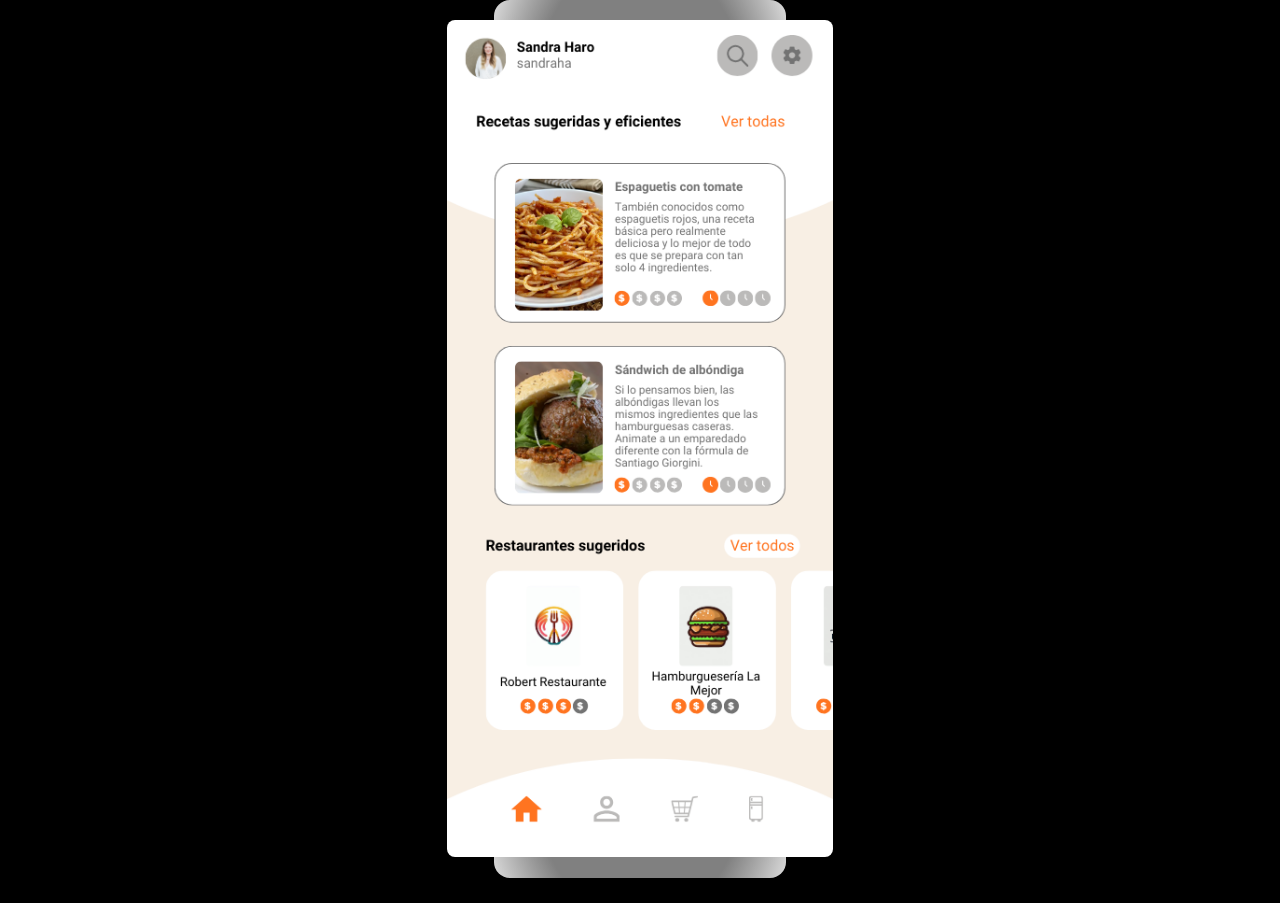
==== index.html @ 555e8854 "second" ====
<!DOCTYPE html>
<html lang="en">
<head>
    <meta charset="UTF-8">
    <meta http-equiv="X-UA-Compatible" content="IE=edge">
    <meta name="viewport" content="width=device-width, initial-scale=1.0">
    <title>Nutriapp</title>
    <link rel="shortcut icon" href="iconoNutria.png" />
    <link href="https://fonts.googleapis.com/css2?family=Montserrat:wght@300&family=Rubik+Iso&family=Ubuntu:wght@300;400;500;700&display=swap" rel="stylesheet">
    <link rel="stylesheet" href="reset.css">
    <link rel="stylesheet" href="style.css">
</head>
<body>
    <div class="container">
        <img id="img1" src="/imagenes/1.png" alt="1.png">
        <img id="img2" src="/imagenes/2.png" alt="2.png" style="height: 0px;">
        <img id="img3" src="/imagenes/3.png" alt="3.png" style="height: 0px;">
        <img id="img4" src="/imagenes/4.png" alt="4.png" style="height: 0px;">
    </div>
    <div class="buttons">
        <button class="w1"></button>
        <button class="w2"></button>
        <button class="w3"></button>
        <button class="w4"></button>
    </div>
    

</body>
<script src="main.js"></script>
</html>
---- style.css ----
html, body {
    min-height: 100vh;
    background-color: black;
    padding: 0px;
    margin: 0px;
    overflow: hidden;
}
body {
    display: flex;
    flex-direction: column;
    align-items: center;
    justify-content: center;
}
.container {
    display: flex;
    flex-direction: column;
    justify-content: center;
    align-items: center;
    height: 97.5vh;
    width:18.2rem;
    background: radial-gradient(gray 80%,gainsboro );
    border-radius: 1rem;
}
.container img {
    height: 93vh;
    border-radius: 0.5rem;
    
}
.buttons {
    display: flex;
    gap: 1.6rem;
}
.w2 {
    left: 0.2rem;
}

button {
    position: relative;
    bottom: 3.6rem;
    width: 25px;
    height: 25px;
    background-color: transparent;
    border: 0rem;
    cursor: pointer;
}

.w3 {
    left: 0.2rem;
}
.w4 {
    left: 0.1rem;
}
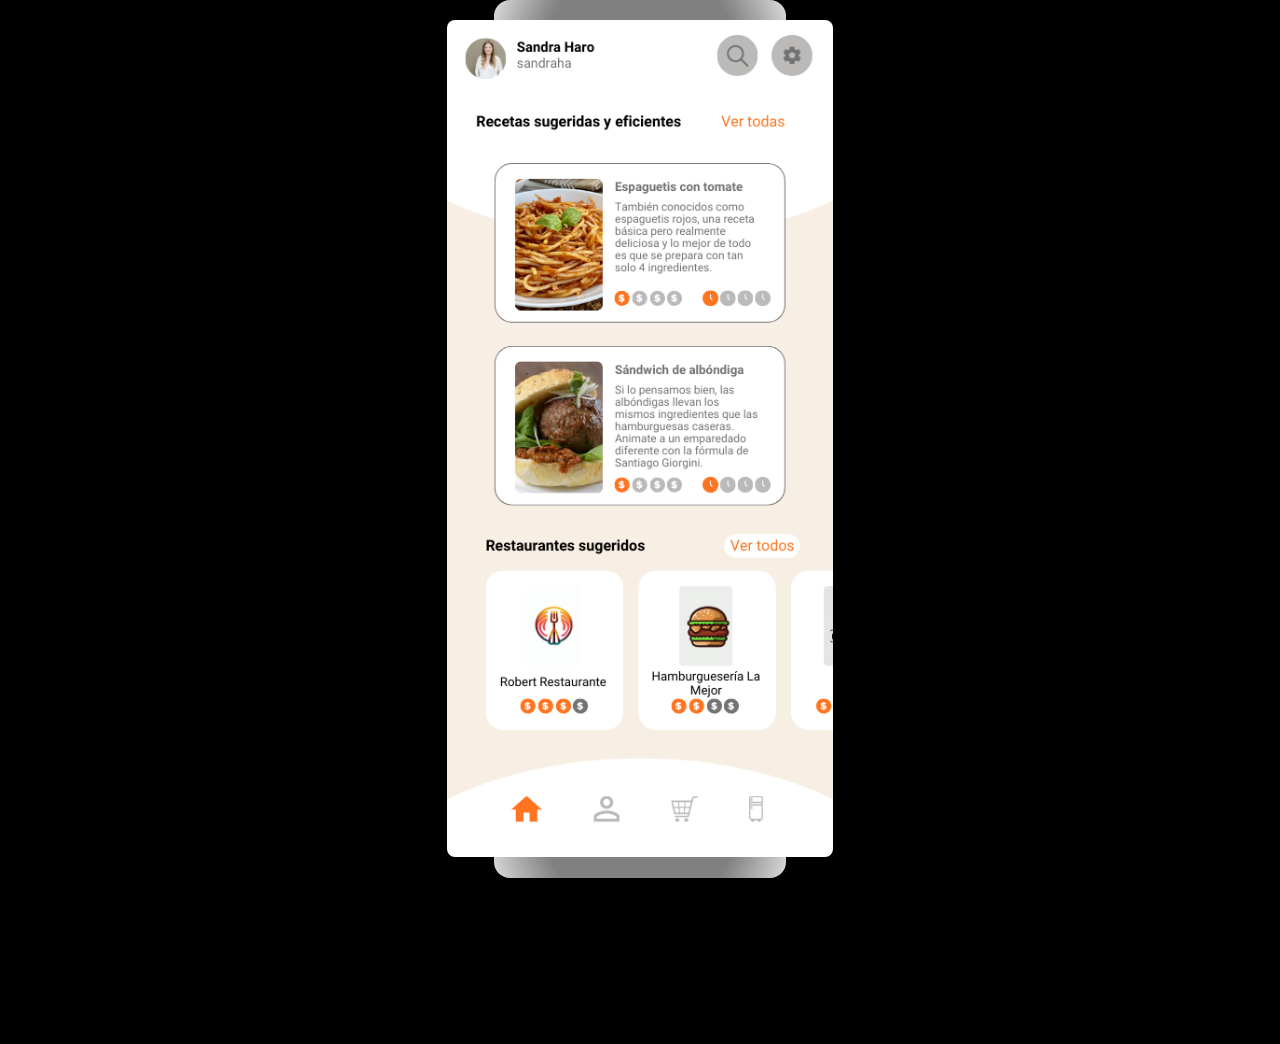
==== commit 6f0fbfc2: "last" ====
--- a/index.html
+++ b/index.html
@@ -12,16 +12,23 @@
 </head>
 <body>
     <div class="container">
-        <img id="img1" src="/imagenes/1.png" alt="1.png">
-        <img id="img2" src="/imagenes/2.png" alt="2.png" style="height: 0px;">
-        <img id="img3" src="/imagenes/3.png" alt="3.png" style="height: 0px;">
-        <img id="img4" src="/imagenes/4.png" alt="4.png" style="height: 0px;">
+        <img id="img1" src="Media/1.jpg" alt="1.png">
+        <img id="img2" src="Media/2.jpg" alt="2.png" style="height: 0px;">
+        <img id="img3" src="Media/3.jpg" alt="3.png" style="height: 0px;">
+        <img id="img4" src="Media/4.jpg" alt="4.png" style="height: 0px;">
+        <img id="img5" src="Media/5.jpg" alt="4.png" style="height: 0px">
     </div>
     <div class="buttons">
-        <button class="w1"></button>
-        <button class="w2"></button>
-        <button class="w3"></button>
-        <button class="w4"></button>
+        <button class="w1" id="button"></button>
+        <button class="w2" id="button"></button>
+        <button class="w3" id="button"></button>
+        <button class="w4" id="button"></button>
+    </div>
+    <div class="receta">
+        <button class="w5"></button>
+    </div>
+    <div>
+        <button class="back"></button>
     </div>
     
 
--- a/style.css
+++ b/style.css
@@ -34,7 +34,7 @@
     left: 0.2rem;
 }
 
-button {
+#button {
     position: relative;
     bottom: 3.6rem;
     width: 25px;
@@ -49,4 +49,27 @@
 }
 .w4 {
     left: 0.1rem;
-}+}
+.receta {
+    position: relative;
+    bottom: 31.5rem;
+    
+}
+.w5 {
+    height: 6.9rem;
+    width: 12.2rem;
+    border-radius: 1rem;
+    background-color: transparent;
+    border: 0rem;
+    cursor: pointer;
+}
+.back {
+    position: relative;
+    height: 1.6rem;
+    bottom: 43.7rem;
+    left: 1.7rem;
+    width: 2rem;
+    background-color: transparent;
+    border: 0px;
+    cursor: pointer;
+}
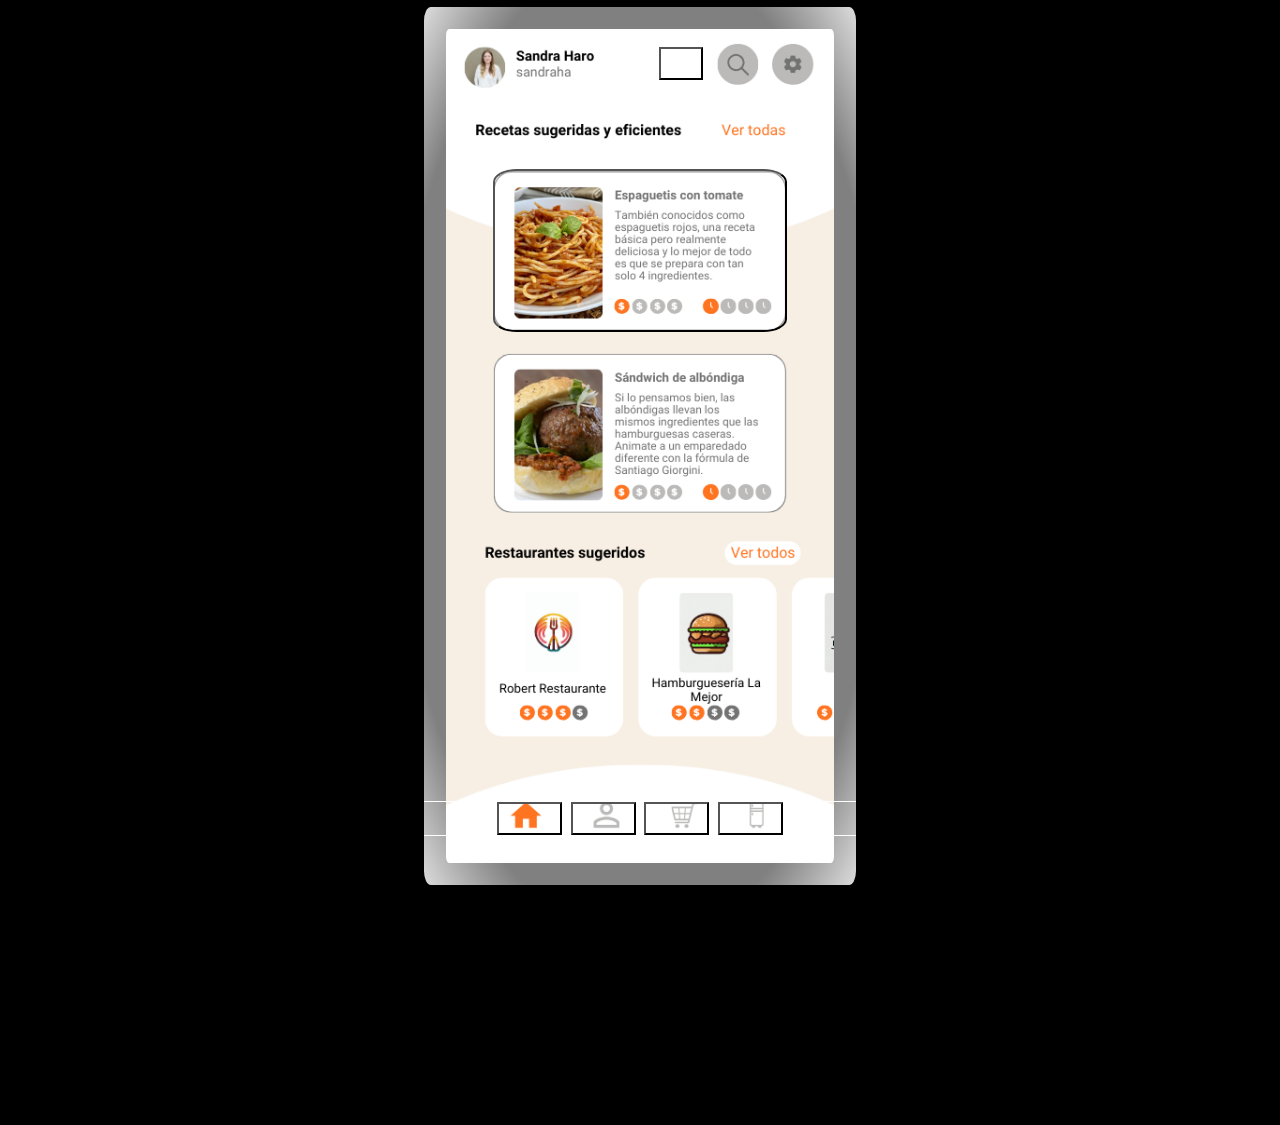
==== commit 30316fc6: "intento 1" ====
--- a/index.html
+++ b/index.html
@@ -25,9 +25,9 @@
         <button class="w4" id="button"></button>
     </div>
     <div class="receta">
-        <button class="w5"></button>
+        <button class="w5" id="w5"></button>
     </div>
-    <div>
+    <div class="back1">
         <button class="back"></button>
     </div>
     
--- a/style.css
+++ b/style.css
@@ -1,11 +1,15 @@
+
 html, body {
-    min-height: 100vh;
+    height: 125vh;
+    
     background-color: black;
     padding: 0px;
     margin: 0px;
     overflow: hidden;
 }
 body {
+    margin: auto;
+    width: 48vh;
     display: flex;
     flex-direction: column;
     align-items: center;
@@ -16,60 +20,65 @@
     flex-direction: column;
     justify-content: center;
     align-items: center;
-    height: 97.5vh;
-    width:18.2rem;
+    height: 78%;
+    width:100%;
     background: radial-gradient(gray 80%,gainsboro );
-    border-radius: 1rem;
+    border-radius: 1.6%;
 }
 .container img {
-    height: 93vh;
-    border-radius: 0.5rem;
-    
+    height:95%;
+    width: 90%;
+    border-radius: 0.8%;
 }
 .buttons {
+    position: relative;
+    border: 1px solid white;
+    bottom: 7.5%;
+    margin: 0px;
+    padding: 0px;
+    width: 100%;
+    height: 3%;
     display: flex;
-    gap: 1.6rem;
+    align-items: center;
+    justify-content: center;
+    gap: 2%;
 }
 .w2 {
-    left: 0.2rem;
+    left: 10%;
 }
 
 #button {
-    position: relative;
-    bottom: 3.6rem;
-    width: 25px;
-    height: 25px;
+    width: 15%;
+    height: 100%;
     background-color: transparent;
-    border: 0rem;
     cursor: pointer;
 }
 
-.w3 {
-    left: 0.2rem;
-}
-.w4 {
-    left: 0.1rem;
-}
 .receta {
     position: relative;
-    bottom: 31.5rem;
-    
+    bottom:66.8%;
+    height: 14.5%;
+    width: 68%;
 }
 .w5 {
-    height: 6.9rem;
-    width: 12.2rem;
-    border-radius: 1rem;
+    height: 100%; 
+    width: 100%;
+    border-radius: 8%;
     background-color: transparent;
-    border: 0rem;
+
+    cursor: default;
+}
+.back1 {
+    position: relative;
+    height: 3%;
+    width: 10%;
+    left:9.5%;
+    bottom: 92.2%;
+}
+.back {
+    height: 100%;
+    width: 100%;
+    background-color: transparent;
+
     cursor: pointer;
 }
-.back {
-    position: relative;
-    height: 1.6rem;
-    bottom: 43.7rem;
-    left: 1.7rem;
-    width: 2rem;
-    background-color: transparent;
-    border: 0px;
-    cursor: pointer;
-}
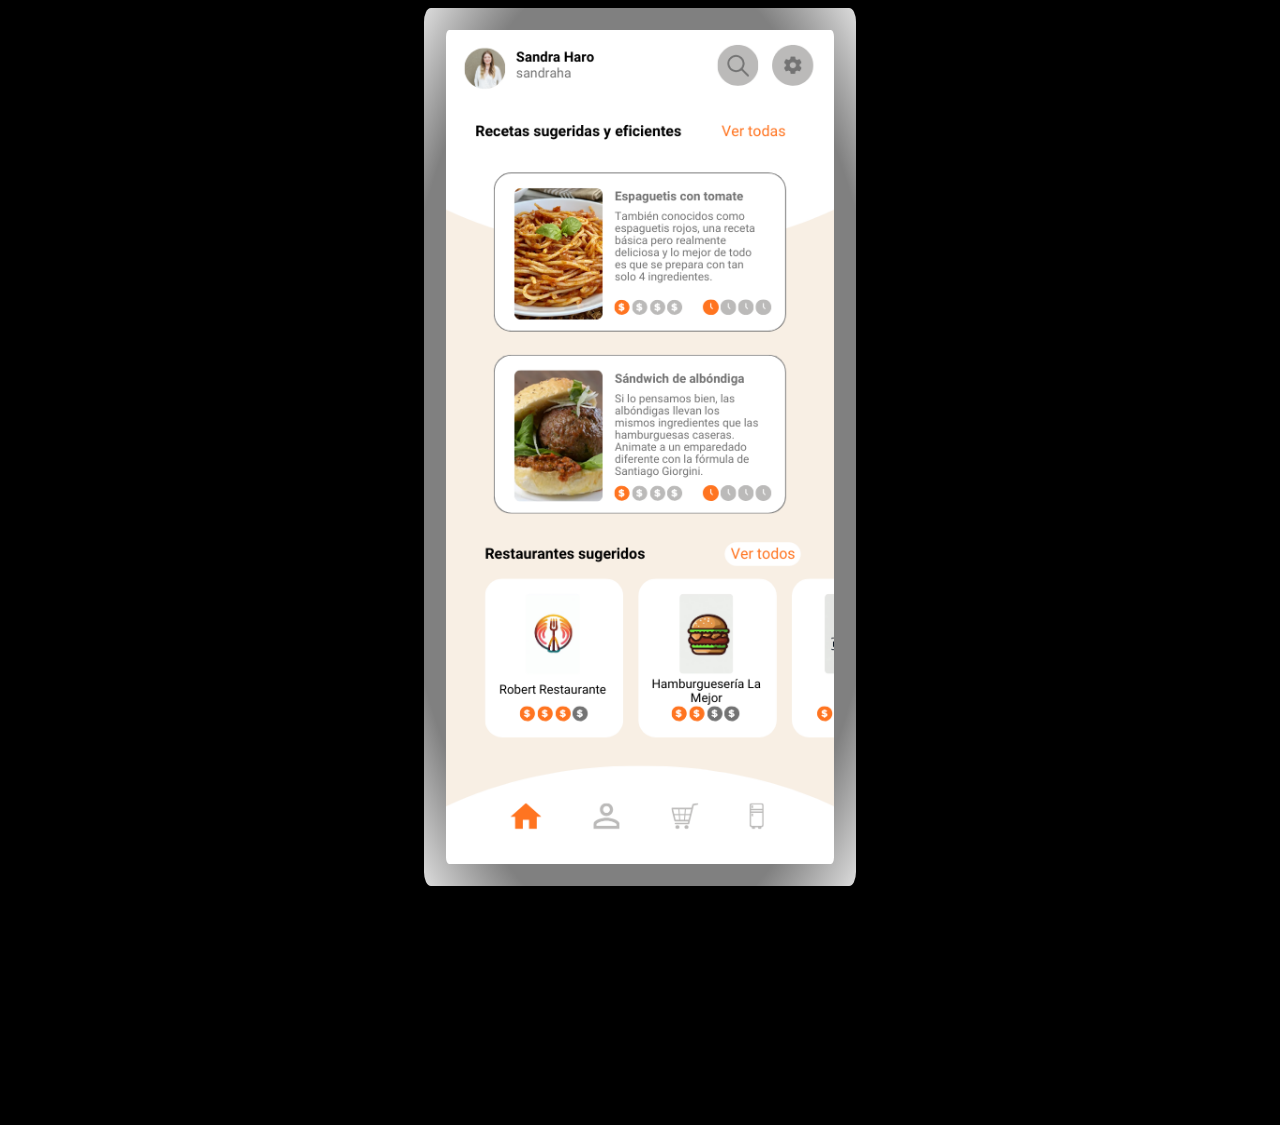
==== commit 0a6bc11d: "Intento 3" ====
--- a/index.html
+++ b/index.html
@@ -28,7 +28,7 @@
         <button class="w5" id="w5"></button>
     </div>
     <div class="back1">
-        <button class="back"></button>
+        <button class="back" id="back"></button>
     </div>
     
 
--- a/style.css
+++ b/style.css
@@ -32,7 +32,6 @@
 }
 .buttons {
     position: relative;
-    border: 1px solid white;
     bottom: 7.5%;
     margin: 0px;
     padding: 0px;
@@ -51,6 +50,7 @@
     width: 15%;
     height: 100%;
     background-color: transparent;
+    border: 0px;
     cursor: pointer;
 }
 
@@ -65,8 +65,8 @@
     width: 100%;
     border-radius: 8%;
     background-color: transparent;
-
-    cursor: default;
+    border: 0px;
+    cursor: pointer;
 }
 .back1 {
     position: relative;
@@ -76,9 +76,9 @@
     bottom: 92.2%;
 }
 .back {
-    height: 100%;
+    height: 0px;
     width: 100%;
     background-color: transparent;
-
-    cursor: pointer;
+    border: 0px;
+    cursor: default;
 }
